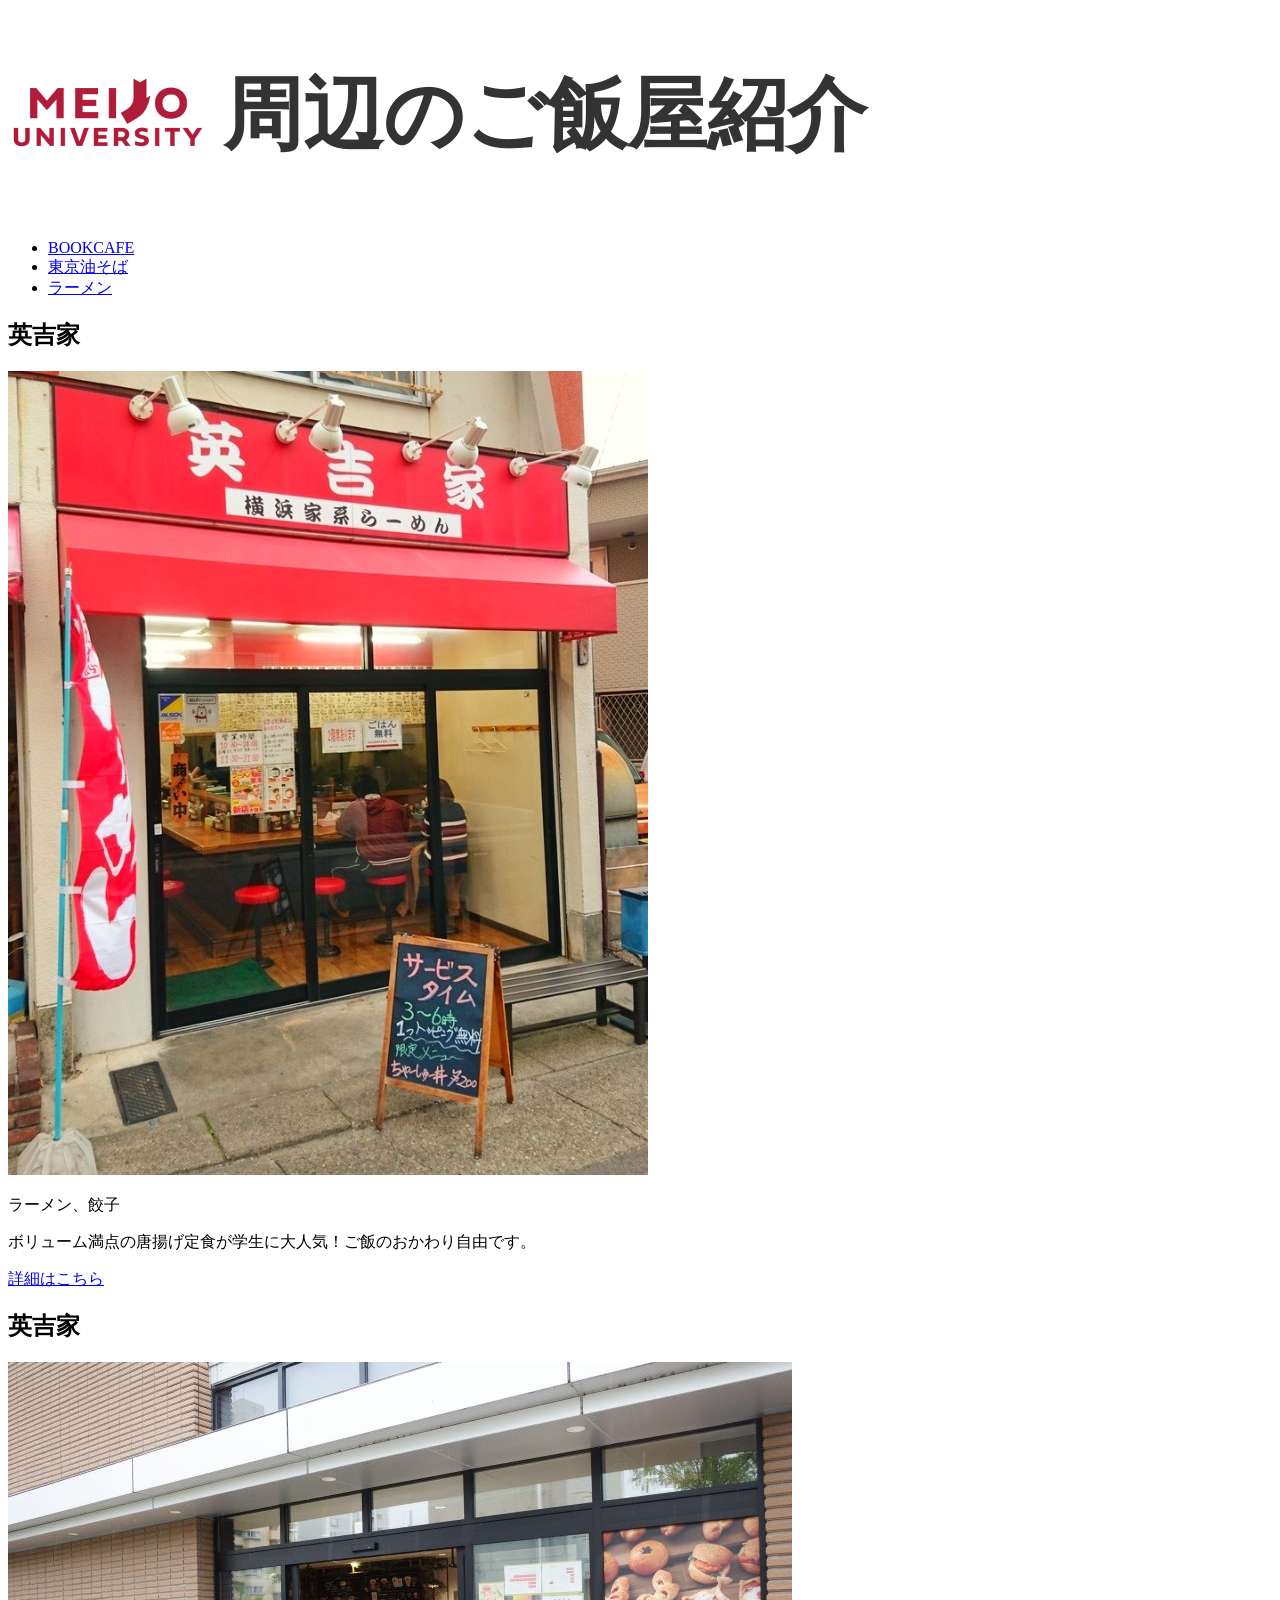
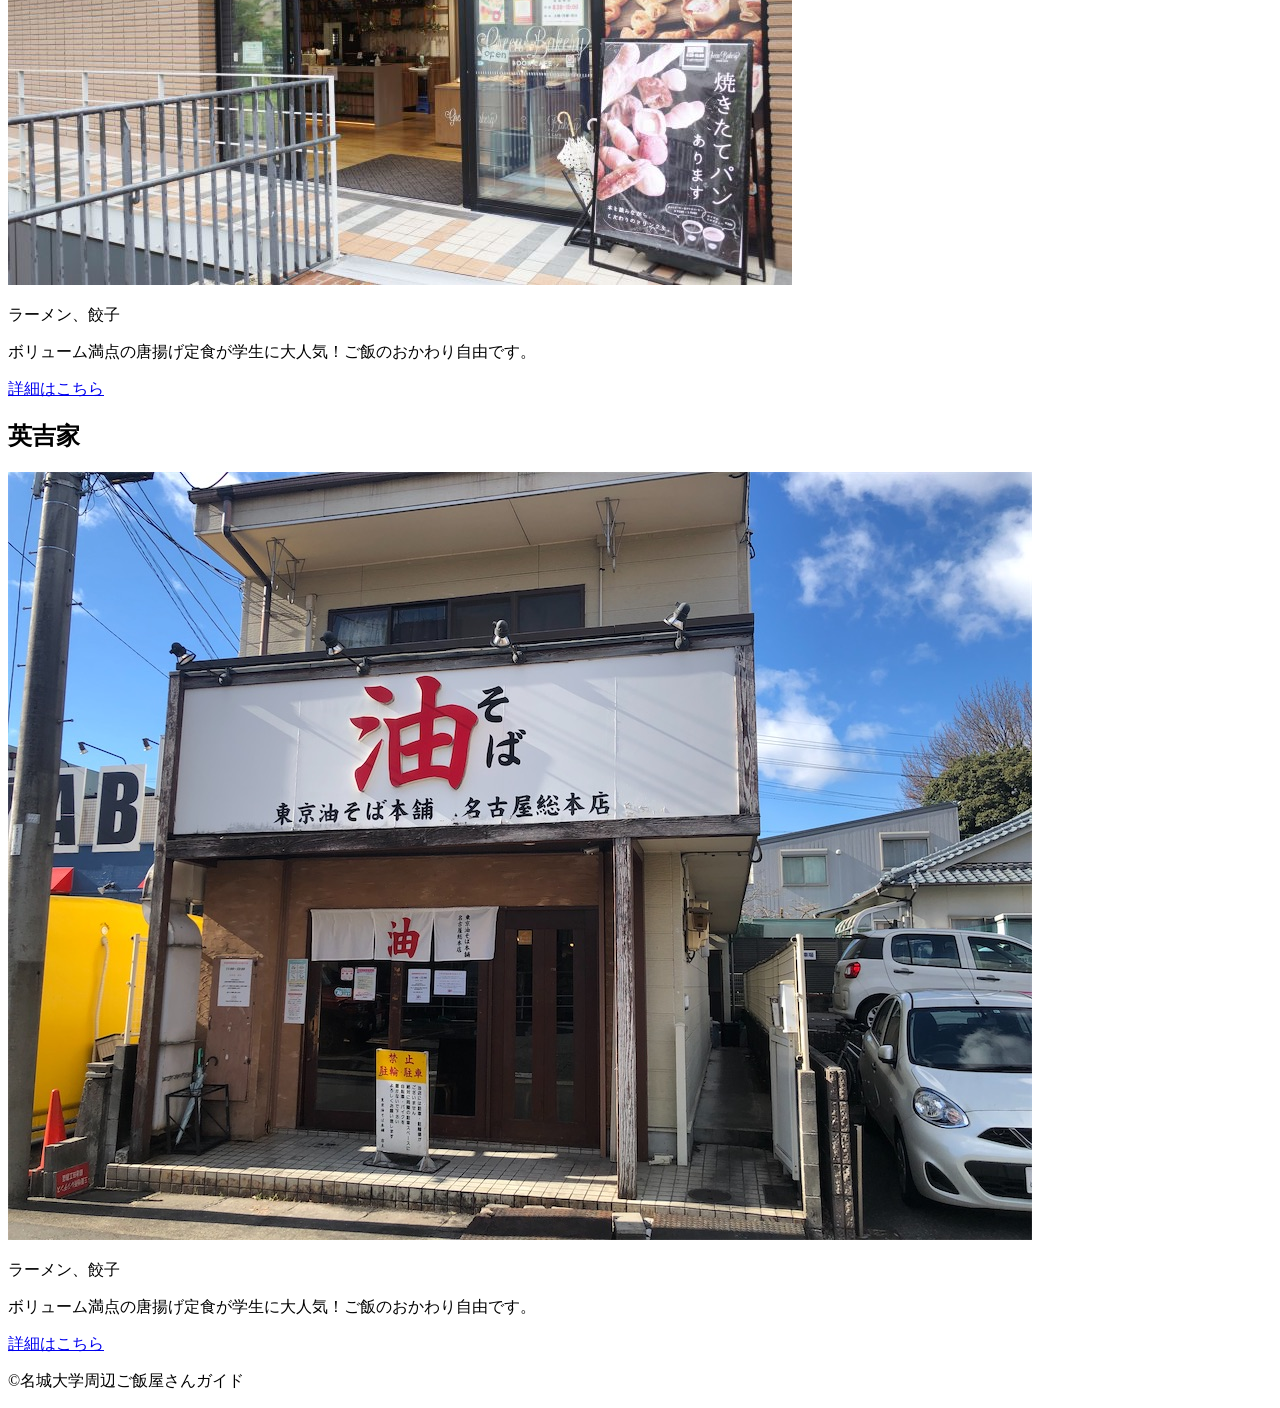
==== index.html @ 8a0c86b9 "写真の追加" ====
<!DOCTYPE html>
<html lang="ja">
<head>
    <meta charset="UTF-8">
    <meta name="viewport" content="width=device-width, initial-scale=1.0">
    <title>周辺のご飯屋紹介</title>
    <link rel="stylesheet" href="css/index.css">
</head>
<body>
    <header class="header">
            <div class="header-inner">
                <a class="header-logo" href="index.html">
                    <img src="images/common/名城.jpg" alt="ロゴ">
                    <h1>周辺のご飯屋紹介</h1>
                    <ul>
                        <li><a href="cafe.html">BOOKCAFE</a></li>
                        <li><a href="gyudon.html">東京油そば</a></li>
                        <li><a href="ramen.html">ラーメン</a></li>
                    </ul>
                </a>
            </div>
        </header>
    <section class="restaurant-list">
                <article class="card">
                    <div class="card-content">
                        <h2>英吉家</h2>
                        <img src="images/common/英吉屋外観.jpg" alt="ロゴ">
                        <p class="category">ラーメン、餃子</p>
                        <p class="description">ボリューム満点の唐揚げ定食が学生に大人気！ご飯のおかわり自由です。</p>
                        <a href="Hideyoshiya.html" class="btn">詳細はこちら</a>
                    </div>
                </article>

                <article class="card">
                    <div class="card-content">
                        <h2>英吉家</h2>
                        <img src="images/common/BOOKCAFE.jpg" alt="ロゴ">
                        <p class="category">ラーメン、餃子</p>
                        <p class="description">ボリューム満点の唐揚げ定食が学生に大人気！ご飯のおかわり自由です。</p>
                        <a href="Hideyoshiya.html" class="btn">詳細はこちら</a>
                    </div>
                </article>

                <article class="card">
                    <div class="card-content">
                        <h2>英吉家</h2>
                        <img src="images/common/東京油そば.jpg" alt="ロゴ">
                        <p class="category">ラーメン、餃子</p>
                        <p class="description">ボリューム満点の唐揚げ定食が学生に大人気！ご飯のおかわり自由です。</p>
                        <a href="Hideyoshiya.html" class="btn">詳細はこちら</a>
                    </div>
                </article>

    <footer>
        <p>&copy;名城大学周辺ご飯屋さんガイド</p>
    </footer>
</body>
</html>
---- css/index.css ----
.header-logo {
    display: flex;       /* 子要素（画像とh1）を横並びにする */
    align-items: center; /* 画像と文字の「上下中央」を揃える */
    gap: 15px;           /* 画像と文字の間のすき間（お好みで調整） */
    text-decoration: none; /* リンクの下線を消す */
    color: #333;         /* 文字の色（お好みで調整） */
}

.header-logo img {
    width: 200px;         /* 画像の横幅（お好みの大きさに変更してください） */
    height: auto;        /* 縦横比を崩さないように自動調整 */
    object-fit: cover;   /* 画像が歪まないように綺麗に収める設定 */
}

.header-logo h1 {
    font-size: 5rem;   /* 文字の大きさ（必要に応じて） */
}

.header-logo li {
    text-align: right;
}
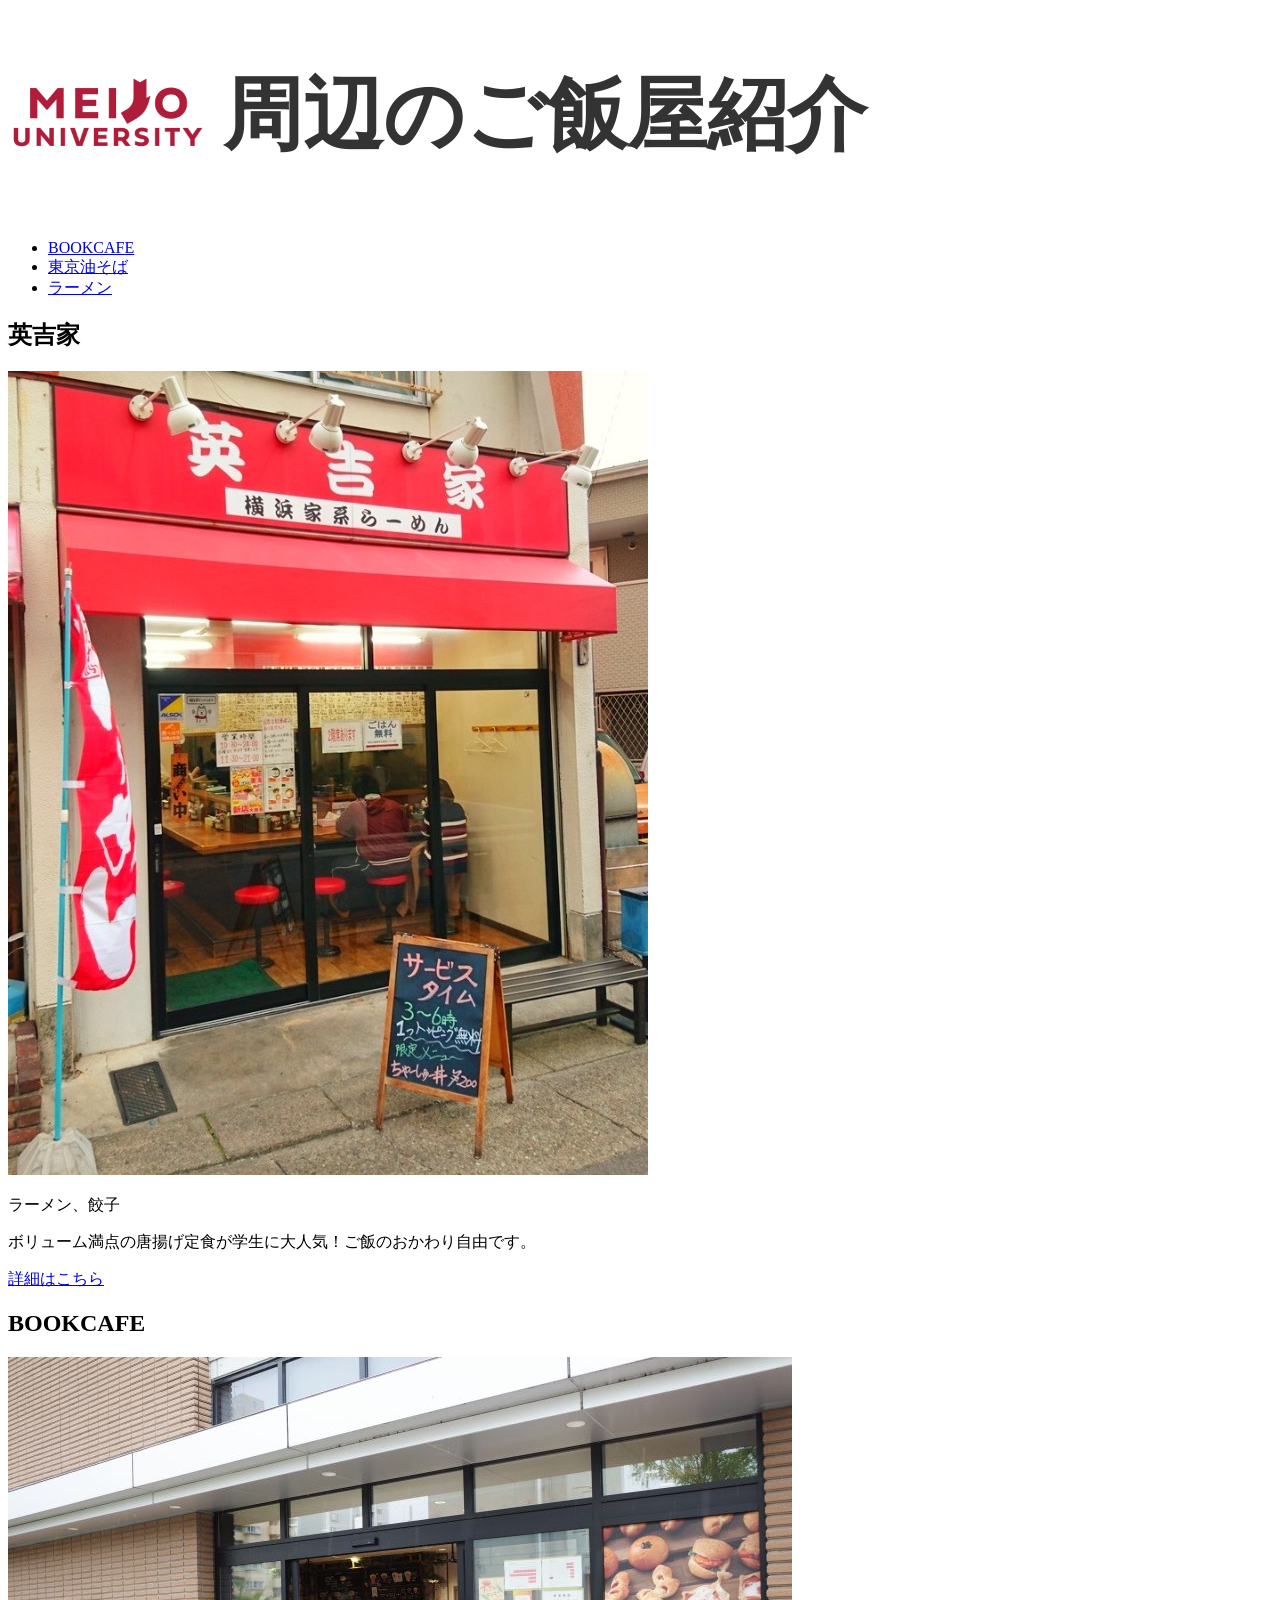
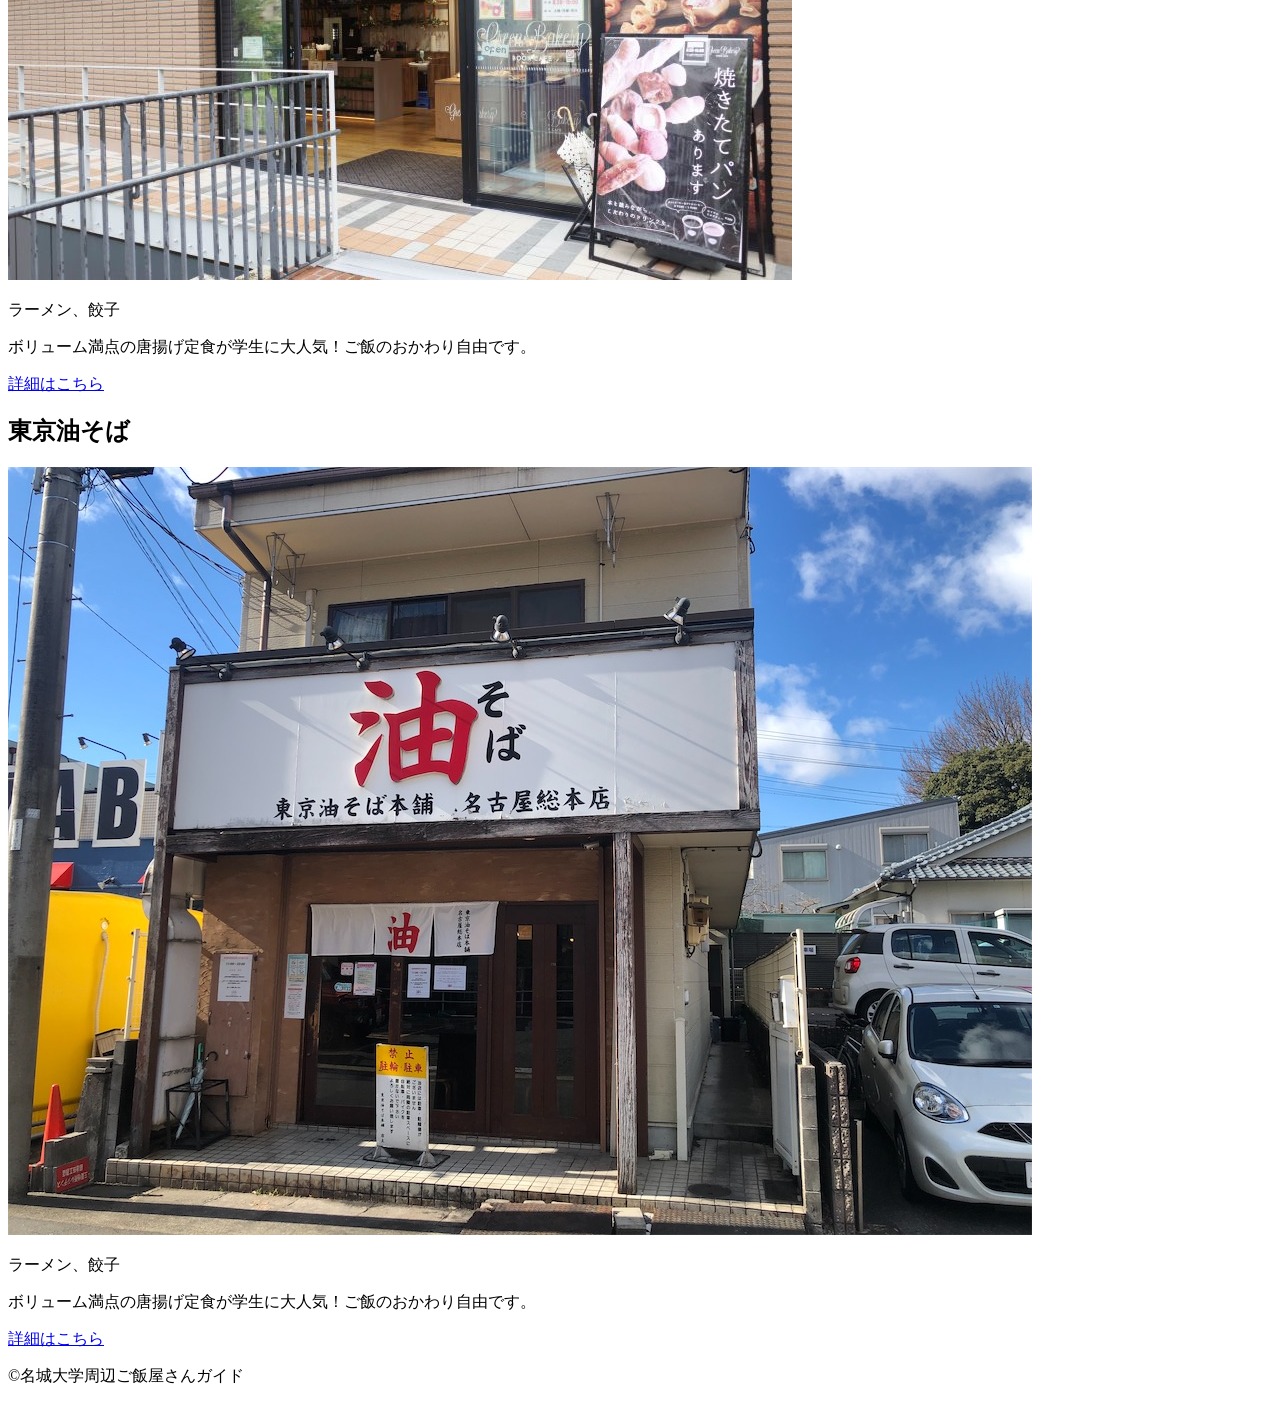
==== commit 457b1daa: "Update index.html" ====
--- a/index.html
+++ b/index.html
@@ -33,7 +33,7 @@
 
                 <article class="card">
                     <div class="card-content">
-                        <h2>英吉家</h2>
+                        <h2>BOOKCAFE</h2>
                         <img src="images/common/BOOKCAFE.jpg" alt="ロゴ">
                         <p class="category">ラーメン、餃子</p>
                         <p class="description">ボリューム満点の唐揚げ定食が学生に大人気！ご飯のおかわり自由です。</p>
@@ -43,7 +43,7 @@
 
                 <article class="card">
                     <div class="card-content">
-                        <h2>英吉家</h2>
+                        <h2>東京油そば</h2>
                         <img src="images/common/東京油そば.jpg" alt="ロゴ">
                         <p class="category">ラーメン、餃子</p>
                         <p class="description">ボリューム満点の唐揚げ定食が学生に大人気！ご飯のおかわり自由です。</p>
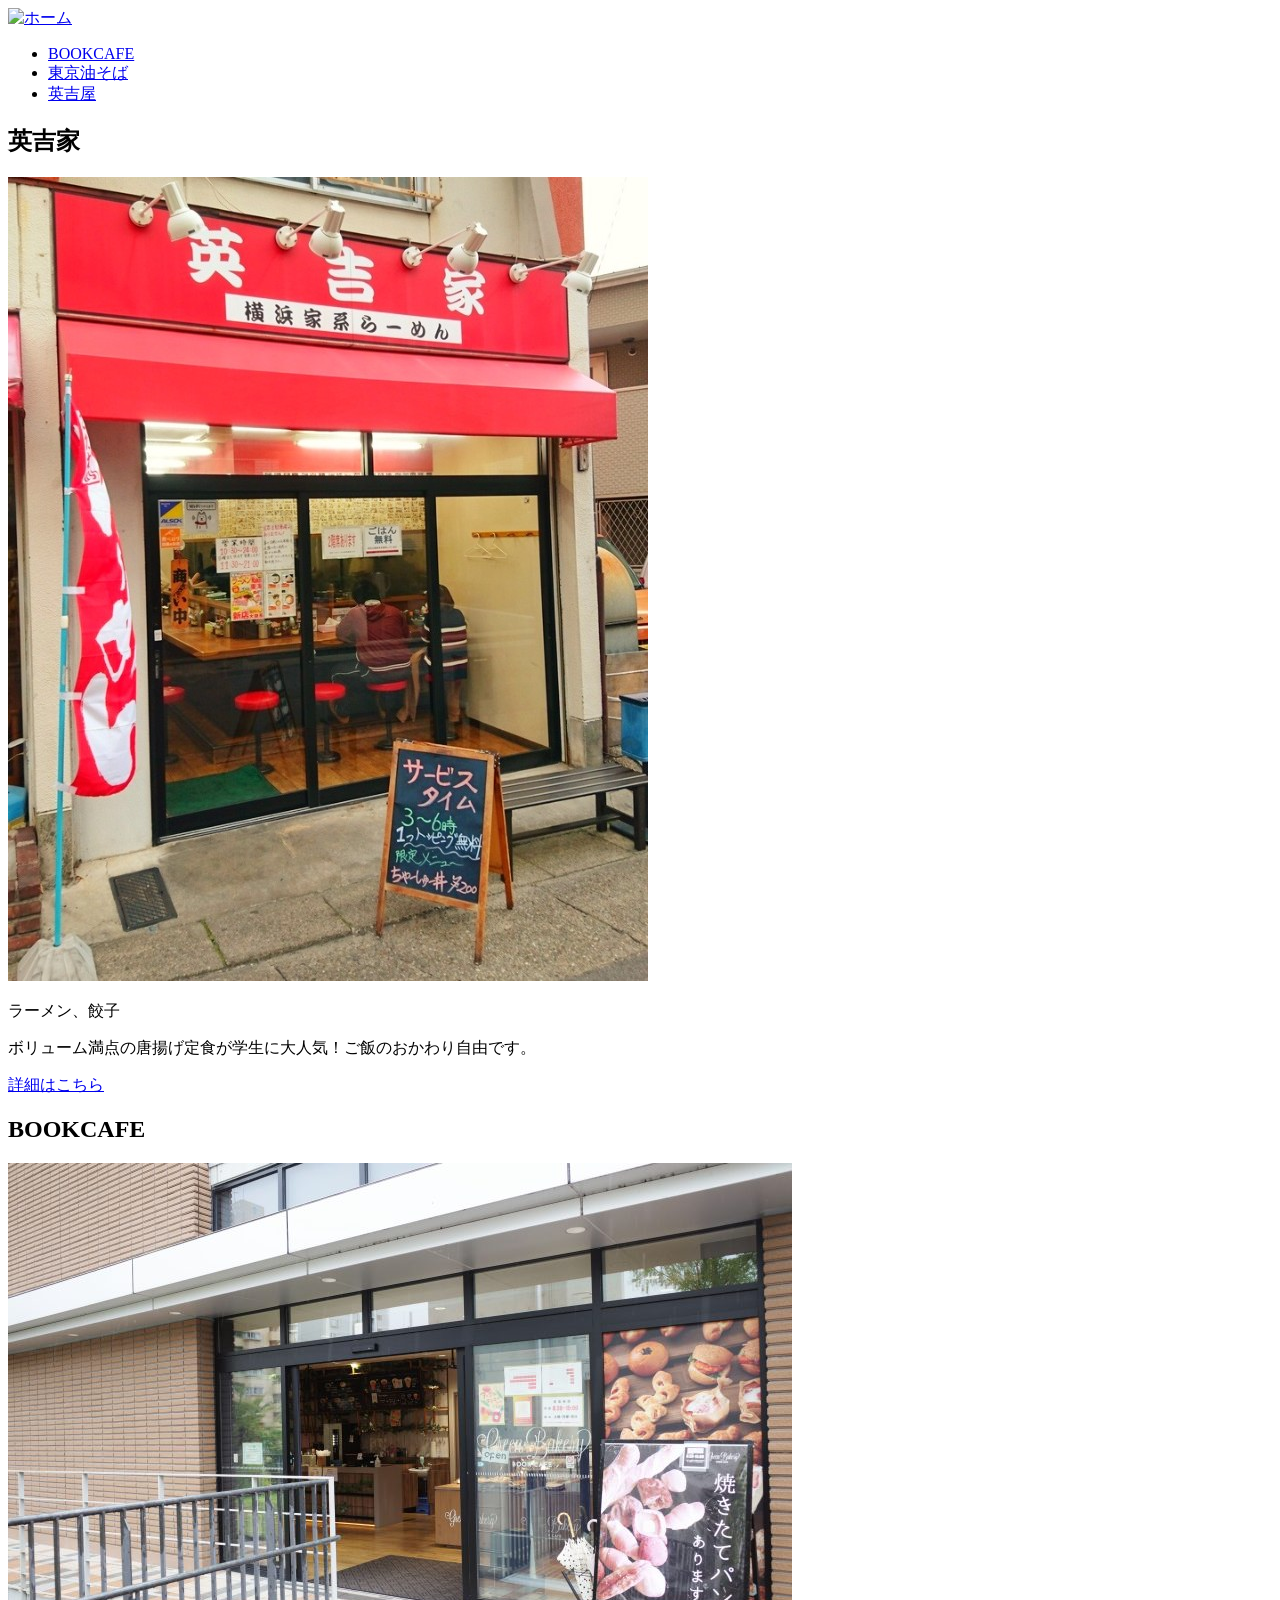
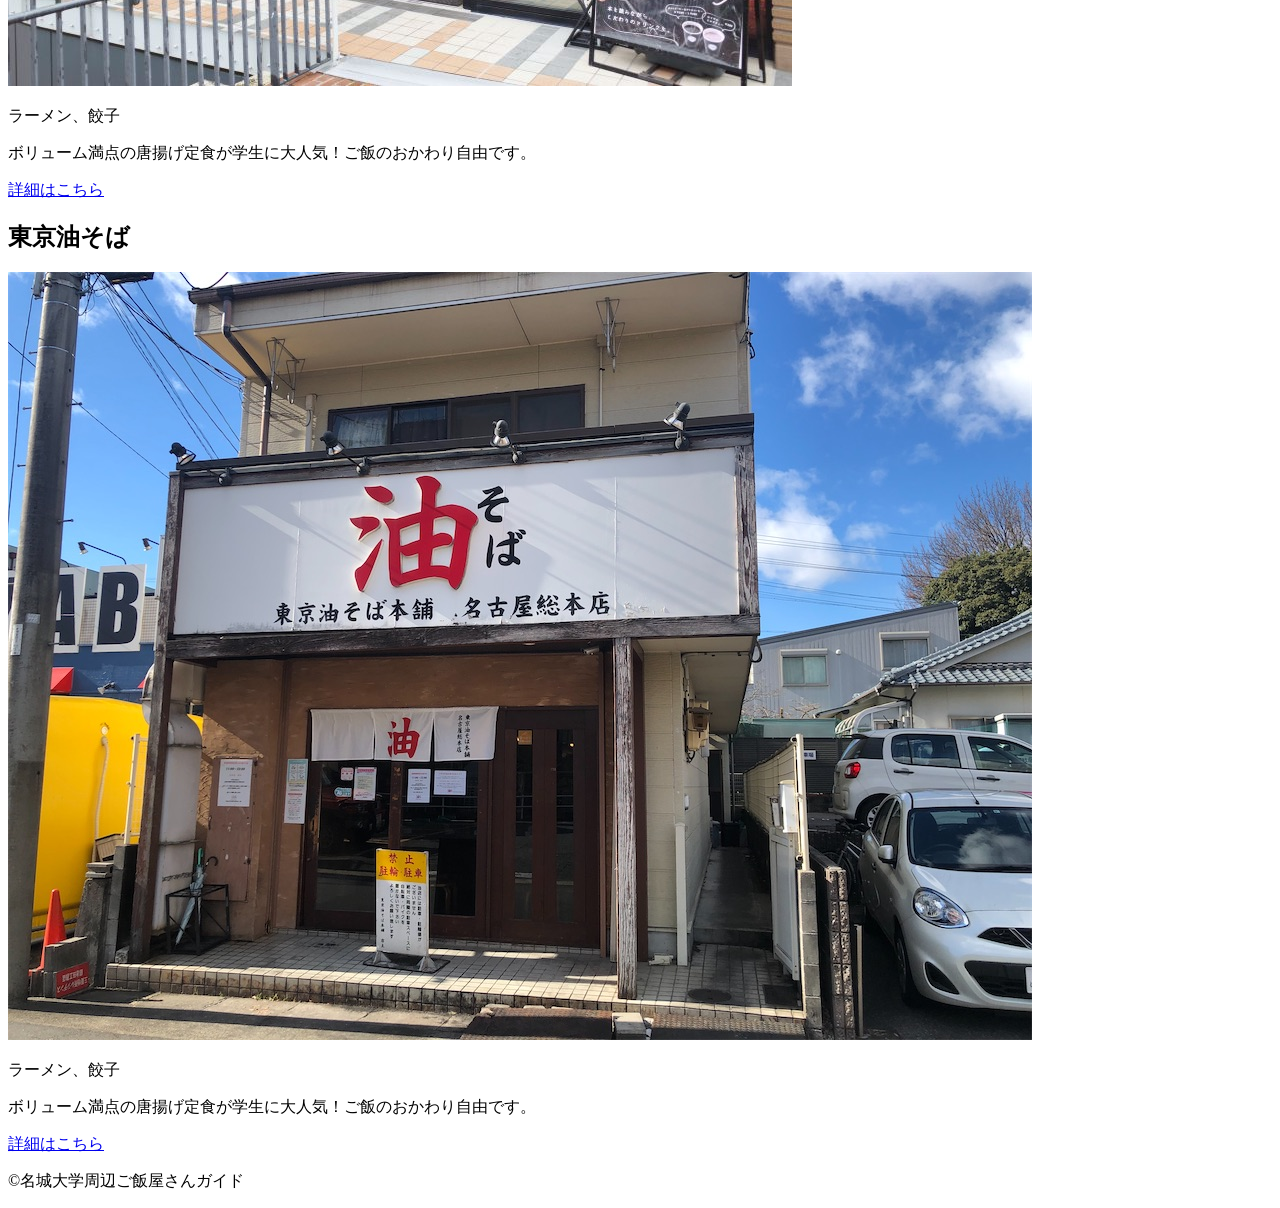
==== commit 78325be8: "Update index.html" ====
--- a/index.html
+++ b/index.html
@@ -8,17 +8,17 @@
 </head>
 <body>
     <header class="header">
-            <div class="header-inner">
-                <a class="header-logo" href="index.html">
-                    <img src="images/common/名城.jpg" alt="ロゴ">
-                    <h1>周辺のご飯屋紹介</h1>
-                    <ul>
-                        <li><a href="cafe.html">BOOKCAFE</a></li>
-                        <li><a href="gyudon.html">東京油そば</a></li>
-                        <li><a href="ramen.html">ラーメン</a></li>
-                    </ul>
-                </a>
-            </div>
+        <a href="index.html" class="logo">
+            <img src="images/home.png" alt="ホーム">
+        </a>
+
+        <nav>
+            <ul>
+                <li><a href="cafe.html">BOOKCAFE</a></li>
+                <li><a href="gyudon.html">東京油そば</a></li>
+                <li><a href="ramen.html">英吉屋</a></li>
+            </ul>
+        </nav>
         </header>
     <section class="restaurant-list">
                 <article class="card">
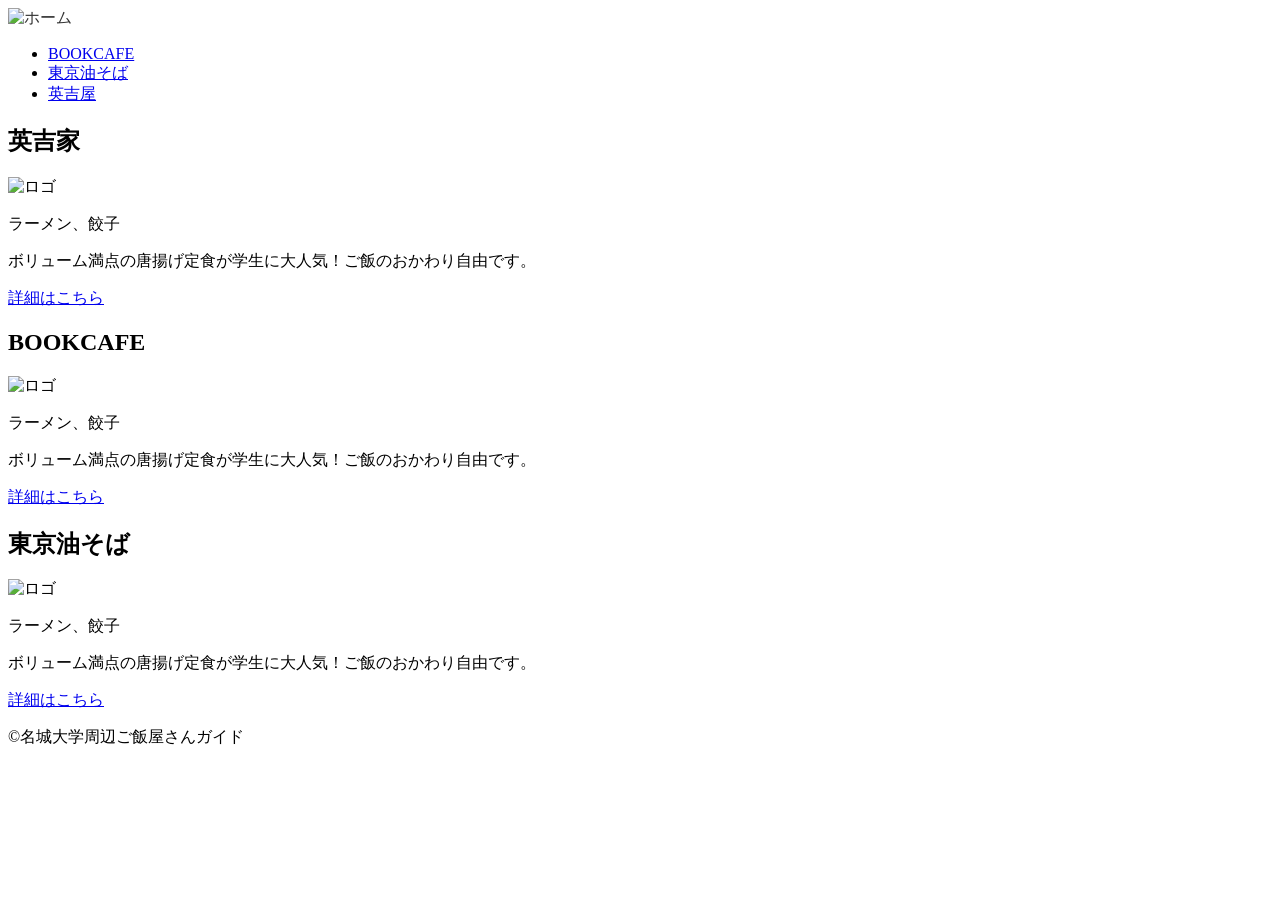
==== commit 8baa1ba2: "a" ====
--- a/index.html
+++ b/index.html
@@ -8,15 +8,14 @@
 </head>
 <body>
     <header class="header">
-        <a href="index.html" class="logo">
-            <img src="images/home.png" alt="ホーム">
+        <a href="index.html" class="header-logo">
+            <img src="images/名城.jpg" alt="ホーム">
         </a>
-
         <nav>
             <ul>
-                <li><a href="cafe.html">BOOKCAFE</a></li>
-                <li><a href="gyudon.html">東京油そば</a></li>
-                <li><a href="ramen.html">英吉屋</a></li>
+                <li><a href="Bookcafe.html">BOOKCAFE</a></li>
+                <li><a href="Tokyoaburasoba.html">東京油そば</a></li>
+                <li><a href="Hideyoshiya.html">英吉屋</a></li>
             </ul>
         </nav>
         </header>
@@ -24,7 +23,7 @@
                 <article class="card">
                     <div class="card-content">
                         <h2>英吉家</h2>
-                        <img src="images/common/英吉屋外観.jpg" alt="ロゴ">
+                        <img src="images/英吉屋外観.jpg" alt="ロゴ">
                         <p class="category">ラーメン、餃子</p>
                         <p class="description">ボリューム満点の唐揚げ定食が学生に大人気！ご飯のおかわり自由です。</p>
                         <a href="Hideyoshiya.html" class="btn">詳細はこちら</a>
@@ -34,7 +33,7 @@
                 <article class="card">
                     <div class="card-content">
                         <h2>BOOKCAFE</h2>
-                        <img src="images/common/BOOKCAFE.jpg" alt="ロゴ">
+                        <img src="images/BOOKCAFE.jpg" alt="ロゴ">
                         <p class="category">ラーメン、餃子</p>
                         <p class="description">ボリューム満点の唐揚げ定食が学生に大人気！ご飯のおかわり自由です。</p>
                         <a href="Hideyoshiya.html" class="btn">詳細はこちら</a>
@@ -44,7 +43,7 @@
                 <article class="card">
                     <div class="card-content">
                         <h2>東京油そば</h2>
-                        <img src="images/common/東京油そば.jpg" alt="ロゴ">
+                        <img src="images/東京油そば.jpg" alt="ロゴ">
                         <p class="category">ラーメン、餃子</p>
                         <p class="description">ボリューム満点の唐揚げ定食が学生に大人気！ご飯のおかわり自由です。</p>
                         <a href="Hideyoshiya.html" class="btn">詳細はこちら</a>
--- a/css/index.css
+++ b/css/index.css
@@ -7,7 +7,7 @@
 }
 
 .header-logo img {
-    width: 200px;         /* 画像の横幅（お好みの大きさに変更してください） */
+    width: 100px;         /* 画像の横幅（お好みの大きさに変更してください） */
     height: auto;        /* 縦横比を崩さないように自動調整 */
     object-fit: cover;   /* 画像が歪まないように綺麗に収める設定 */
 }
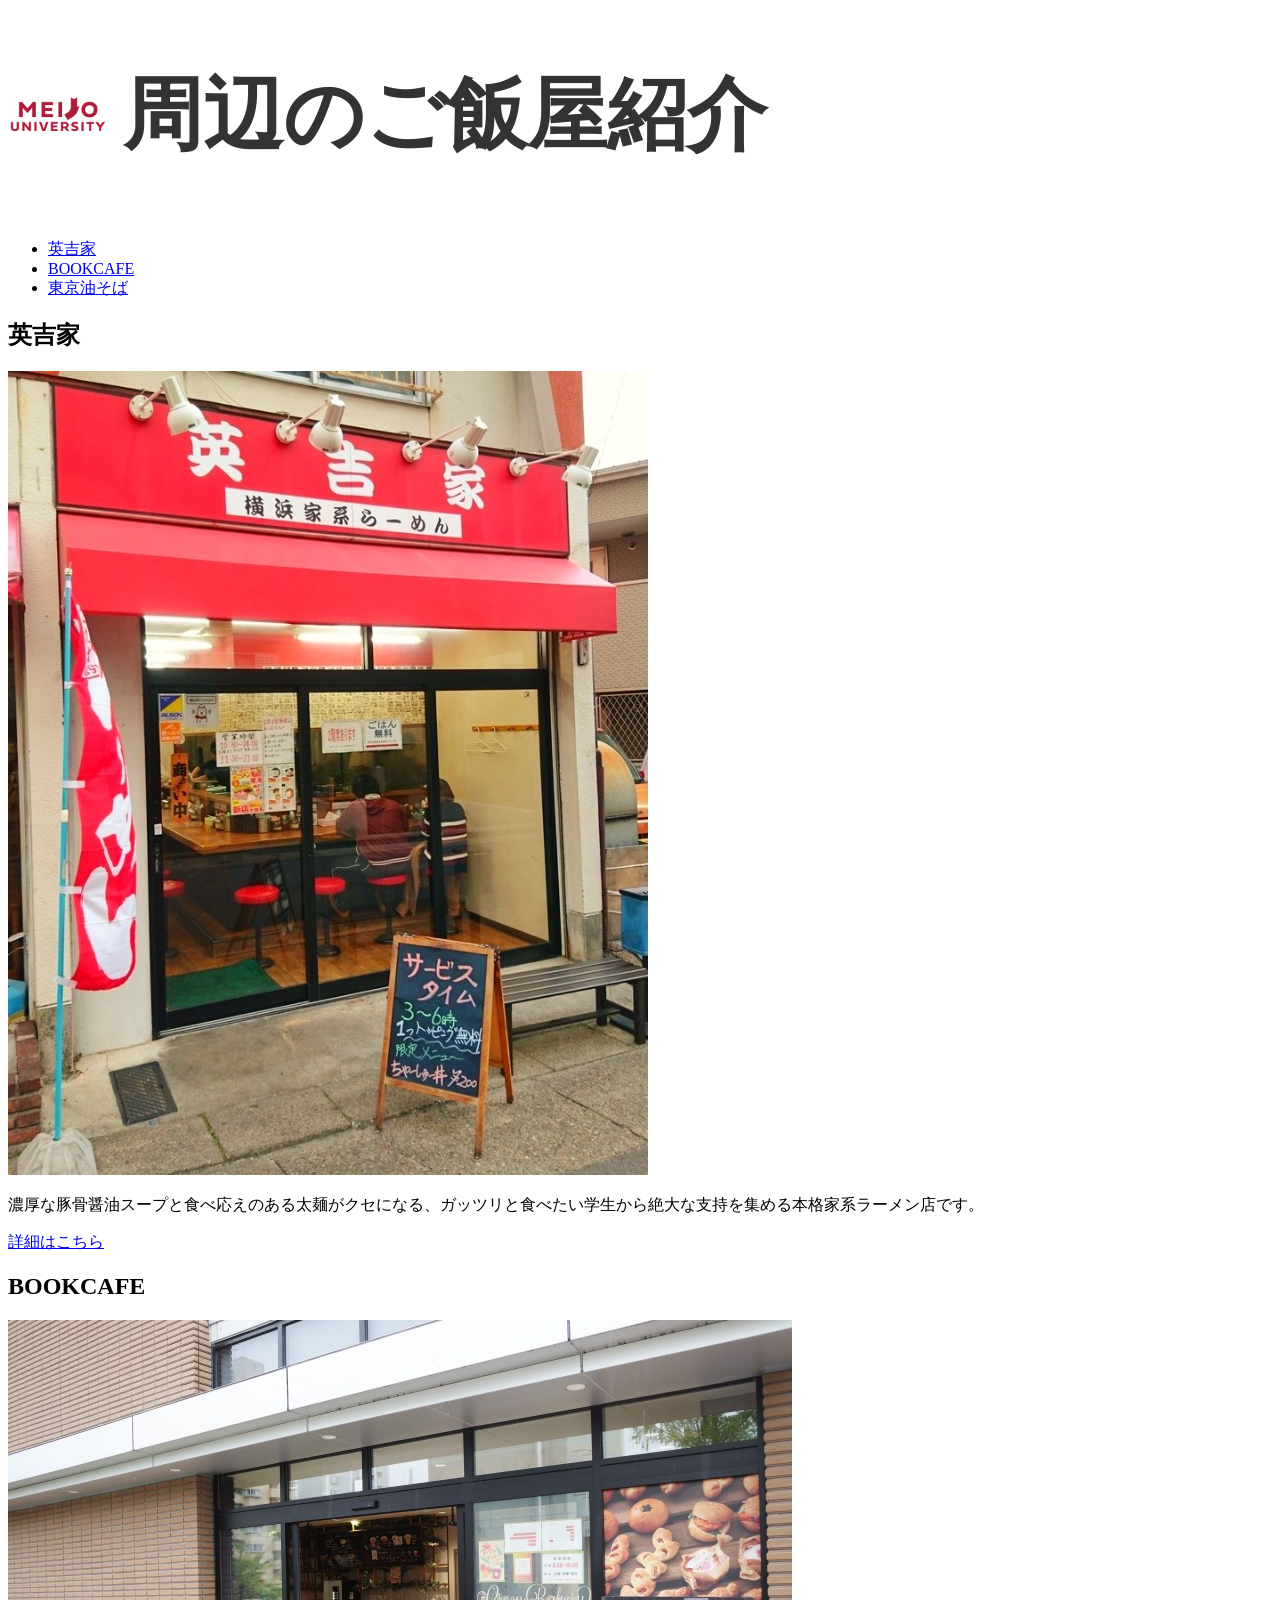
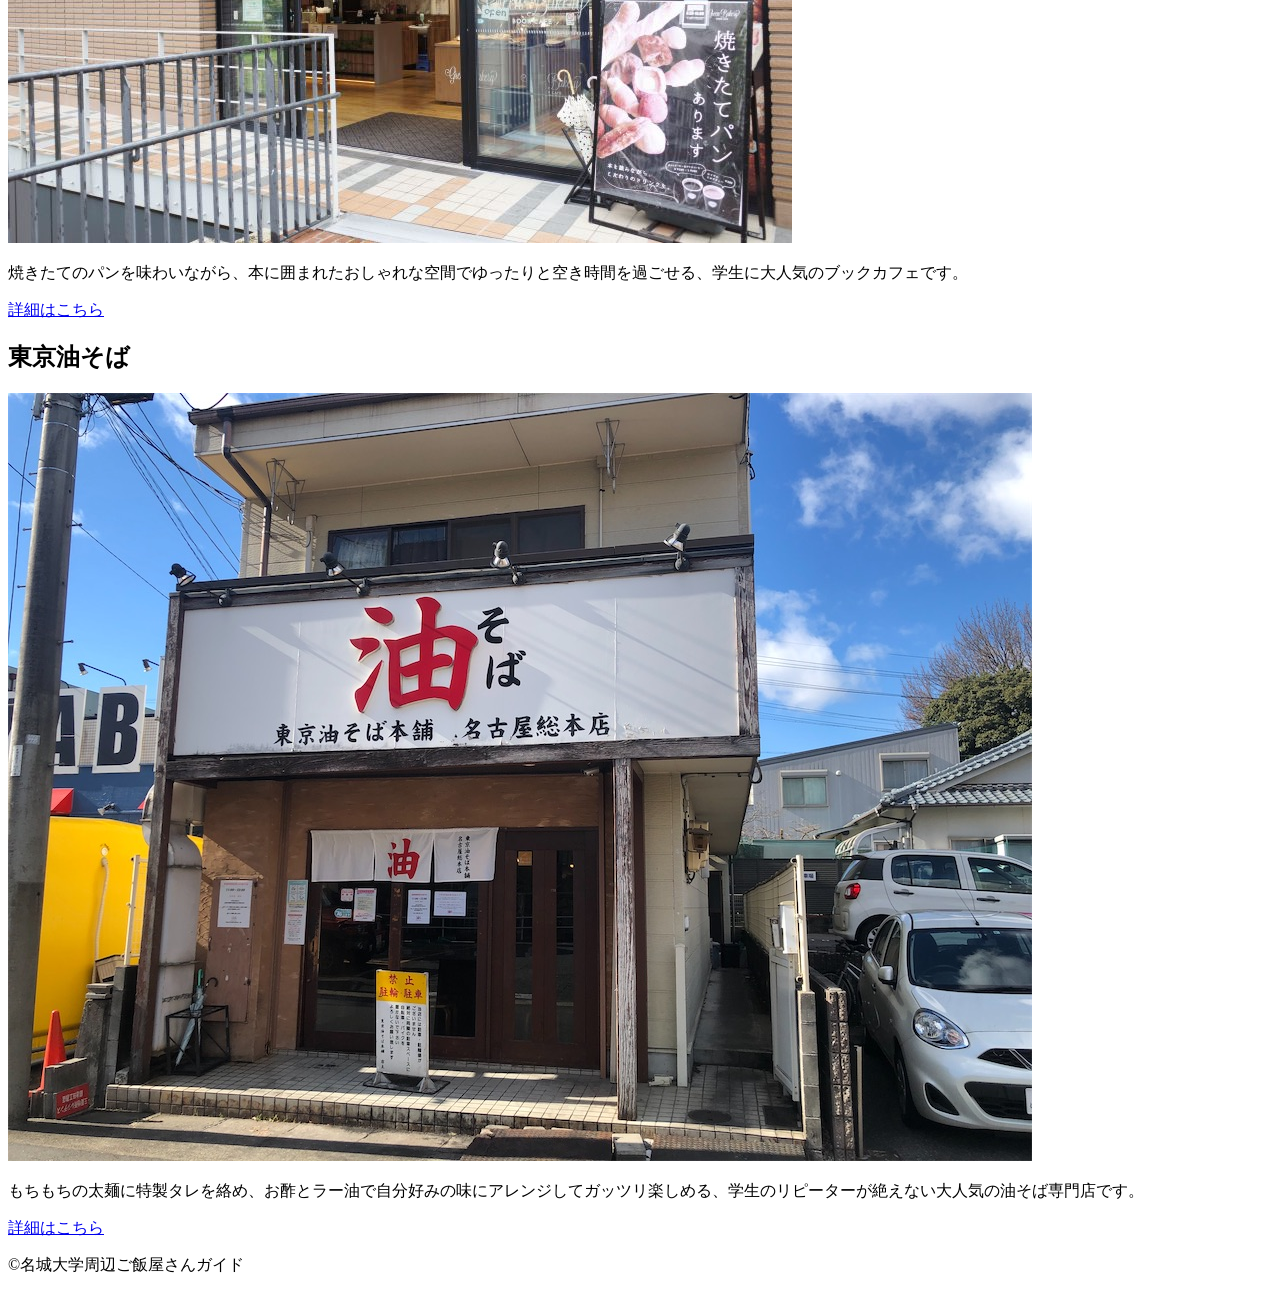
==== commit 032599c1: "色々" ====
--- a/index.html
+++ b/index.html
@@ -8,24 +8,24 @@
 </head>
 <body>
     <header class="header">
-        <a href="index.html" class="header-logo">
-            <img src="images/名城.jpg" alt="ホーム">
-        </a>
-        <nav>
-            <ul>
-                <li><a href="Bookcafe.html">BOOKCAFE</a></li>
-                <li><a href="Tokyoaburasoba.html">東京油そば</a></li>
-                <li><a href="Hideyoshiya.html">英吉屋</a></li>
-            </ul>
-        </nav>
+            <div class="header-inner">
+                <a class="header-logo" href="index.html">
+                    <img src="images/名城.jpg" alt="ロゴ">
+                    <h1>周辺のご飯屋紹介</h1>
+                    <ul>
+                        <li><a href="Hideyoshiya.html">英吉家</a></li>
+                        <li><a href="bookcafe.html">BOOKCAFE</a></li>
+                        <li><a href="Tokyoaburasoba.html">東京油そば</a></li>
+                    </ul>
+                </a>
+            </div>
         </header>
     <section class="restaurant-list">
                 <article class="card">
                     <div class="card-content">
                         <h2>英吉家</h2>
                         <img src="images/英吉屋外観.jpg" alt="ロゴ">
-                        <p class="category">ラーメン、餃子</p>
-                        <p class="description">ボリューム満点の唐揚げ定食が学生に大人気！ご飯のおかわり自由です。</p>
+                        <p class="description">濃厚な豚骨醤油スープと食べ応えのある太麺がクセになる、ガッツリと食べたい学生から絶大な支持を集める本格家系ラーメン店です。</p>
                         <a href="Hideyoshiya.html" class="btn">詳細はこちら</a>
                     </div>
                 </article>
@@ -34,8 +34,7 @@
                     <div class="card-content">
                         <h2>BOOKCAFE</h2>
                         <img src="images/BOOKCAFE.jpg" alt="ロゴ">
-                        <p class="category">ラーメン、餃子</p>
-                        <p class="description">ボリューム満点の唐揚げ定食が学生に大人気！ご飯のおかわり自由です。</p>
+                        <p class="description">焼きたてのパンを味わいながら、本に囲まれたおしゃれな空間でゆったりと空き時間を過ごせる、学生に大人気のブックカフェです。</p>
                         <a href="Hideyoshiya.html" class="btn">詳細はこちら</a>
                     </div>
                 </article>
@@ -44,8 +43,7 @@
                     <div class="card-content">
                         <h2>東京油そば</h2>
                         <img src="images/東京油そば.jpg" alt="ロゴ">
-                        <p class="category">ラーメン、餃子</p>
-                        <p class="description">ボリューム満点の唐揚げ定食が学生に大人気！ご飯のおかわり自由です。</p>
+                        <p class="description">もちもちの太麺に特製タレを絡め、お酢とラー油で自分好みの味にアレンジしてガッツリ楽しめる、学生のリピーターが絶えない大人気の油そば専門店です。</p>
                         <a href="Hideyoshiya.html" class="btn">詳細はこちら</a>
                     </div>
                 </article>
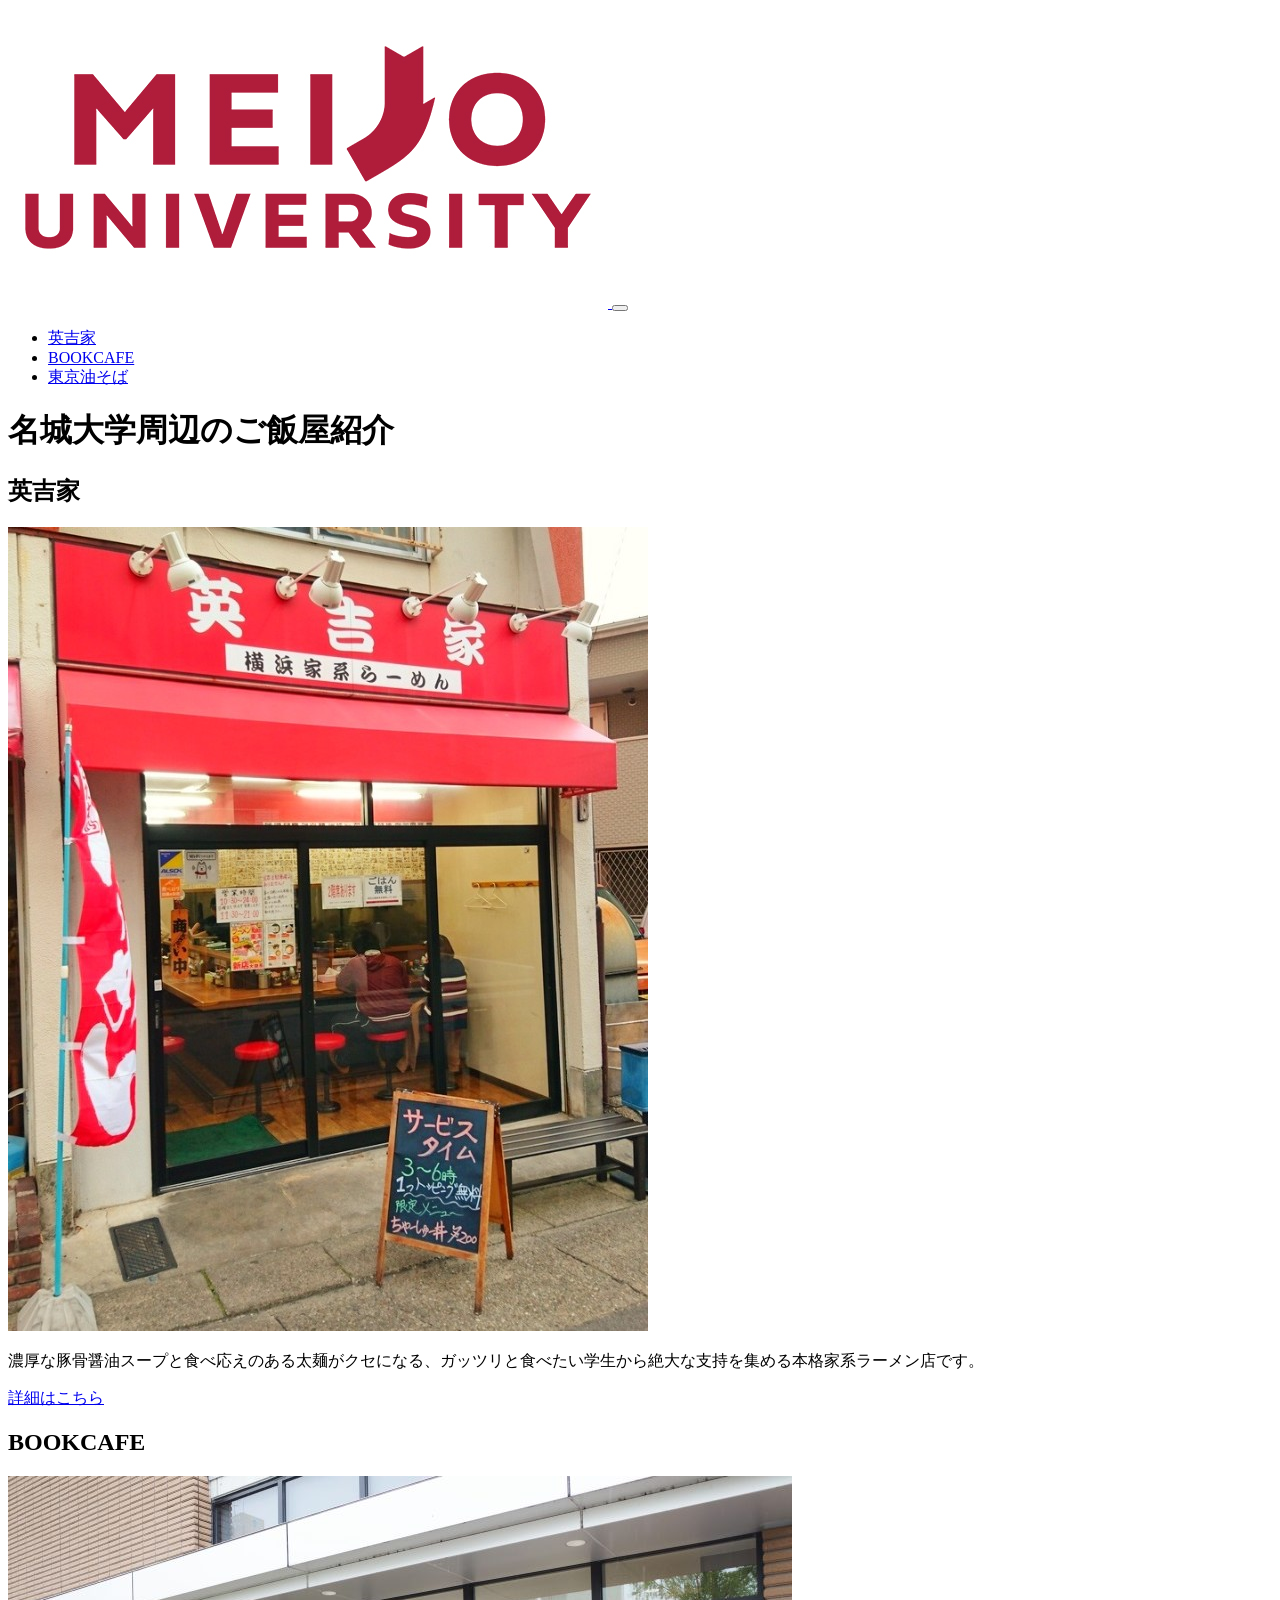
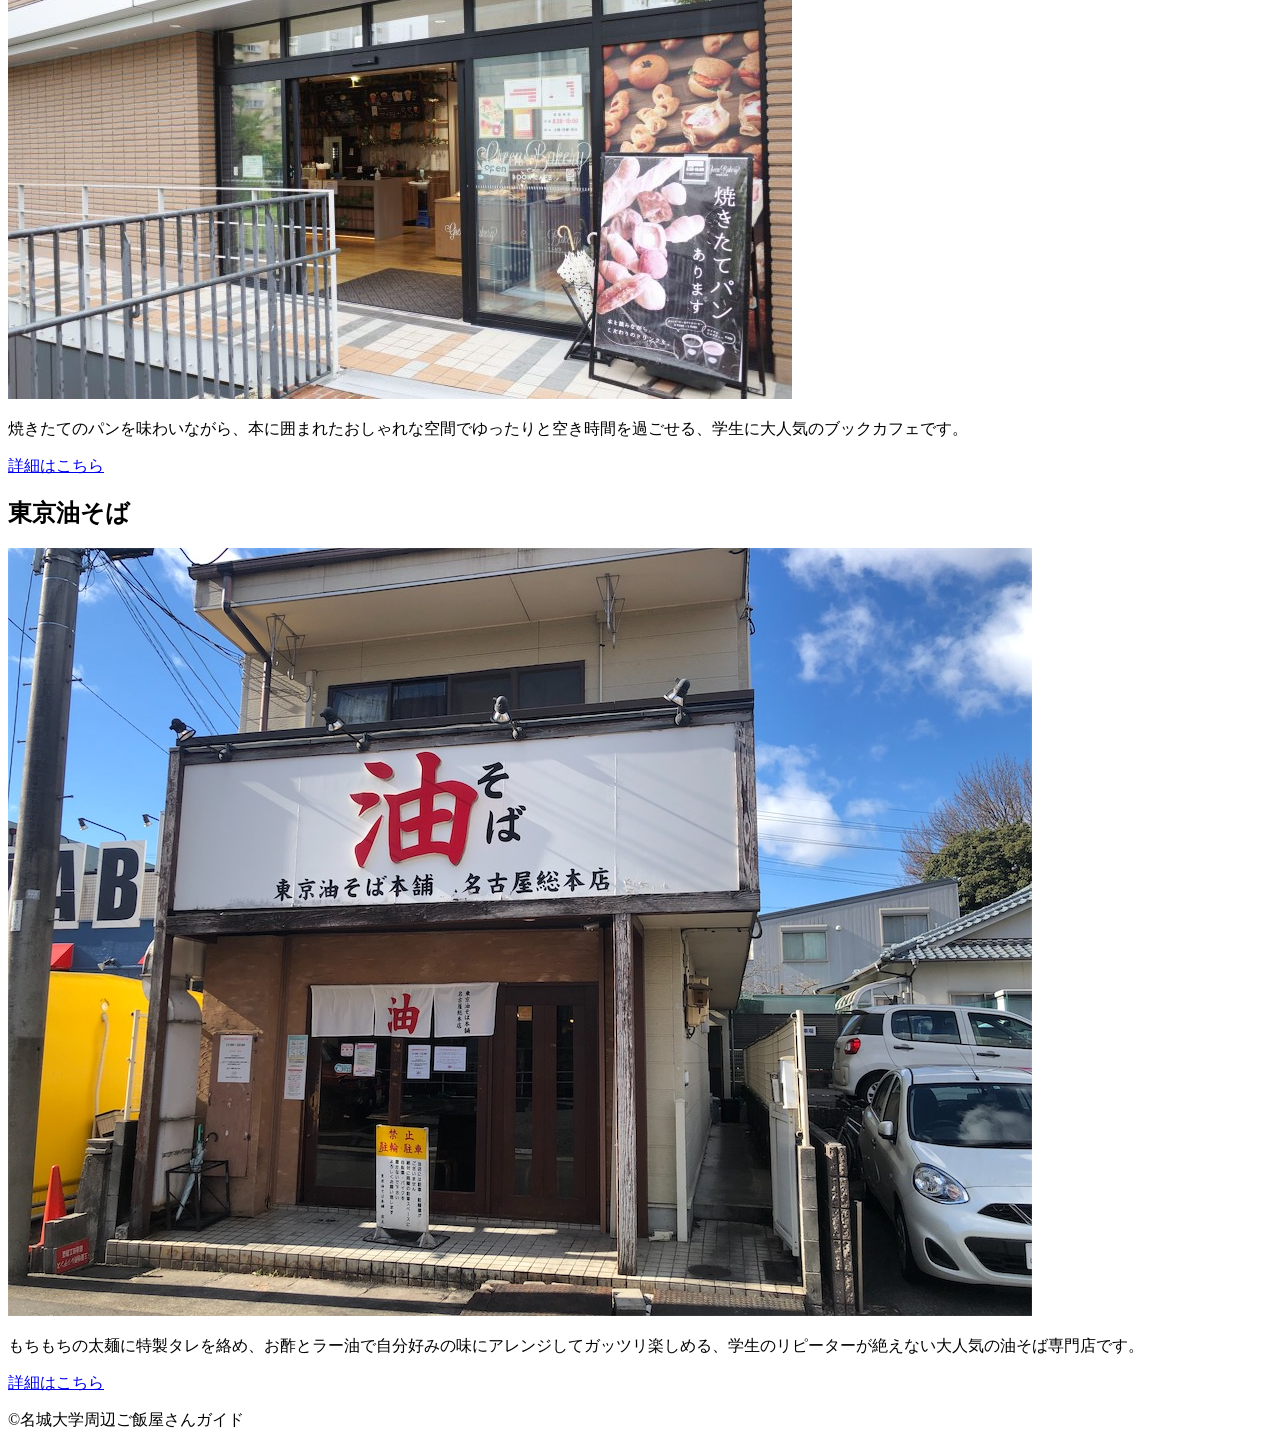
==== commit 80d49e81: "あ" ====
--- a/index.html
+++ b/index.html
@@ -10,16 +10,20 @@
     <header class="header">
             <div class="header-inner">
                 <a class="header-logo" href="index.html">
-                    <img src="images/名城.jpg" alt="ロゴ">
-                    <h1>周辺のご飯屋紹介</h1>
+                    <img src="images/名城.jpg" alt="logo">
+                </a>
+                <button class="toggle-menu-button"></button>
+                <nav class="site-menu">
                     <ul>
                         <li><a href="Hideyoshiya.html">英吉家</a></li>
                         <li><a href="bookcafe.html">BOOKCAFE</a></li>
                         <li><a href="Tokyoaburasoba.html">東京油そば</a></li>
                     </ul>
-                </a>
+                </nav>
             </div>
         </header>
+
+        <h1>名城大学周辺のご飯屋紹介</h1>
     <section class="restaurant-list">
                 <article class="card">
                     <div class="card-content">
--- a/css/index.css
+++ b/css/index.css
@@ -1,21 +1,4 @@
-.header-logo {
-    display: flex;       /* 子要素（画像とh1）を横並びにする */
-    align-items: center; /* 画像と文字の「上下中央」を揃える */
-    gap: 15px;           /* 画像と文字の間のすき間（お好みで調整） */
-    text-decoration: none; /* リンクの下線を消す */
-    color: #333;         /* 文字の色（お好みで調整） */
-}
-
-.header-logo img {
-    width: 100px;         /* 画像の横幅（お好みの大きさに変更してください） */
-    height: auto;        /* 縦横比を崩さないように自動調整 */
-    object-fit: cover;   /* 画像が歪まないように綺麗に収める設定 */
-}
-
 .header-logo h1 {
-    font-size: 5rem;   /* 文字の大きさ（必要に応じて） */
-}
-
-.header-logo li {
-    text-align: right;
+    font-size: 5rem;       /* 数値を大きくするほど文字が大きくなります */
+    text-align: center;    /* 文字を中央に配置 */
 }
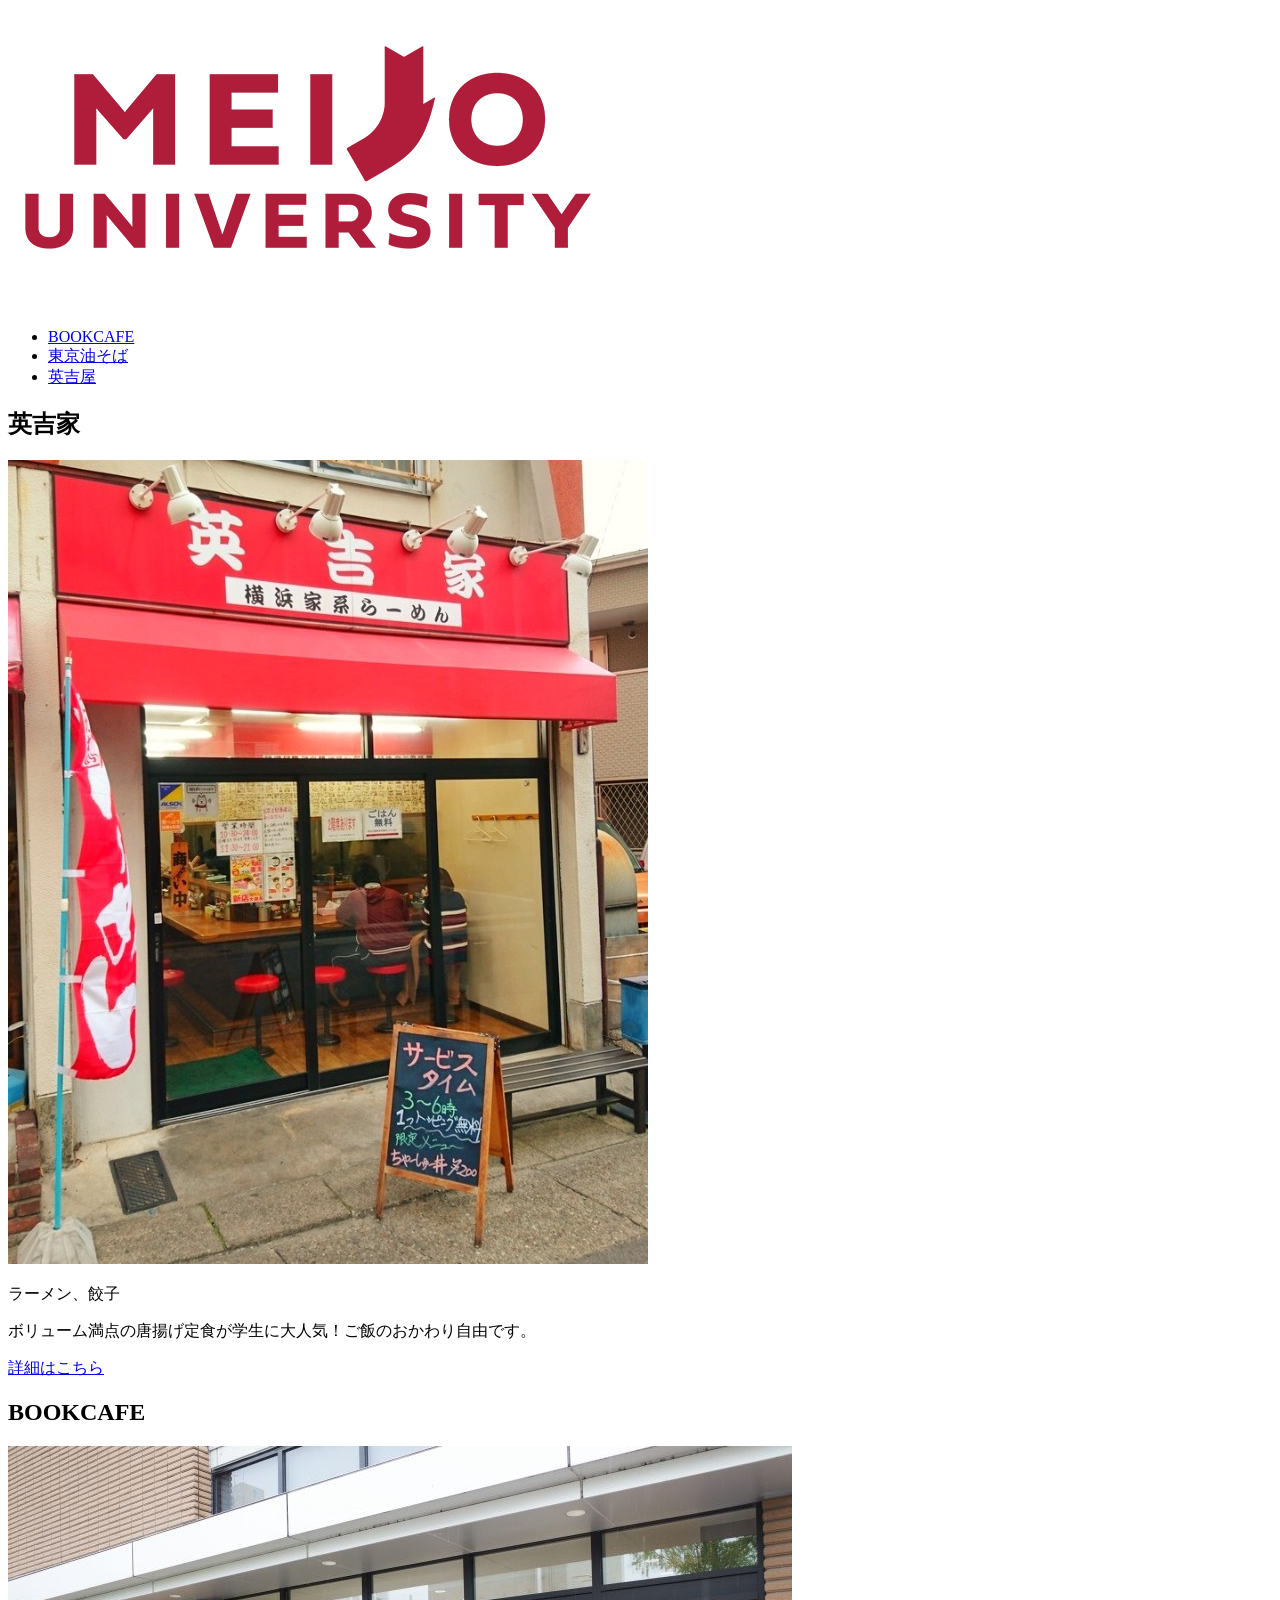
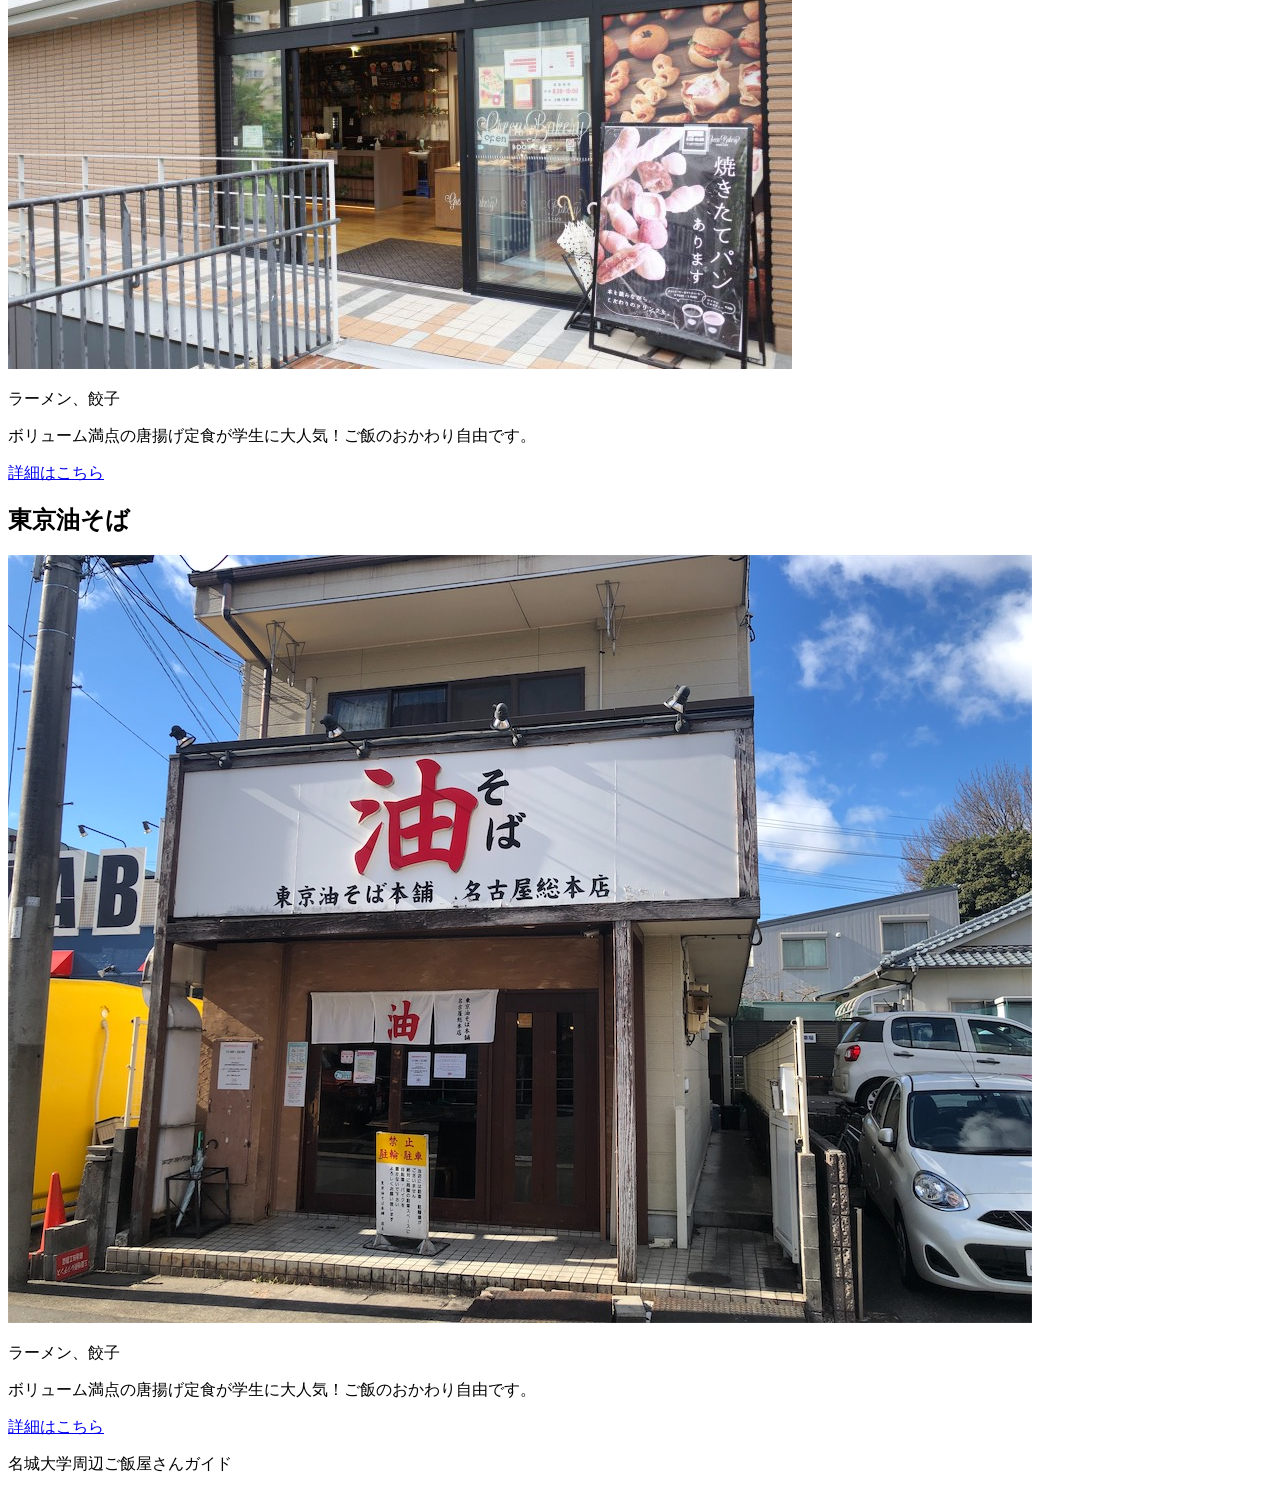
==== commit 841ce0f5: "cっs" ====
--- a/index.html
+++ b/index.html
@@ -8,28 +8,25 @@
 </head>
 <body>
     <header class="header">
-            <div class="header-inner">
-                <a class="header-logo" href="index.html">
-                    <img src="images/名城.jpg" alt="logo">
-                </a>
-                <button class="toggle-menu-button"></button>
-                <nav class="site-menu">
-                    <ul>
-                        <li><a href="Hideyoshiya.html">英吉家</a></li>
-                        <li><a href="bookcafe.html">BOOKCAFE</a></li>
-                        <li><a href="Tokyoaburasoba.html">東京油そば</a></li>
-                    </ul>
-                </nav>
-            </div>
+        <a href="index.html" class="header-logo">
+            <img src="images/名城.jpg" alt="ホーム">
+        </a>
+        <nav>
+            <ul>
+                <li><a href="Bookcafe.html">BOOKCAFE</a></li>
+                <li><a href="Tokyoaburasoba.html">東京油そば</a></li>
+                <li><a href="Hideyoshiya.html">英吉屋</a></li>
+            </ul>
+        </nav>
         </header>
 
-        <h1>名城大学周辺のご飯屋紹介</h1>
     <section class="restaurant-list">
                 <article class="card">
                     <div class="card-content">
                         <h2>英吉家</h2>
                         <img src="images/英吉屋外観.jpg" alt="ロゴ">
-                        <p class="description">濃厚な豚骨醤油スープと食べ応えのある太麺がクセになる、ガッツリと食べたい学生から絶大な支持を集める本格家系ラーメン店です。</p>
+                        <p class="category">ラーメン、餃子</p>
+                        <p class="description">ボリューム満点の唐揚げ定食が学生に大人気！ご飯のおかわり自由です。</p>
                         <a href="Hideyoshiya.html" class="btn">詳細はこちら</a>
                     </div>
                 </article>
@@ -38,7 +35,8 @@
                     <div class="card-content">
                         <h2>BOOKCAFE</h2>
                         <img src="images/BOOKCAFE.jpg" alt="ロゴ">
-                        <p class="description">焼きたてのパンを味わいながら、本に囲まれたおしゃれな空間でゆったりと空き時間を過ごせる、学生に大人気のブックカフェです。</p>
+                        <p class="category">ラーメン、餃子</p>
+                        <p class="description">ボリューム満点の唐揚げ定食が学生に大人気！ご飯のおかわり自由です。</p>
                         <a href="Hideyoshiya.html" class="btn">詳細はこちら</a>
                     </div>
                 </article>
@@ -47,13 +45,14 @@
                     <div class="card-content">
                         <h2>東京油そば</h2>
                         <img src="images/東京油そば.jpg" alt="ロゴ">
-                        <p class="description">もちもちの太麺に特製タレを絡め、お酢とラー油で自分好みの味にアレンジしてガッツリ楽しめる、学生のリピーターが絶えない大人気の油そば専門店です。</p>
+                        <p class="category">ラーメン、餃子</p>
+                        <p class="description">ボリューム満点の唐揚げ定食が学生に大人気！ご飯のおかわり自由です。</p>
                         <a href="Hideyoshiya.html" class="btn">詳細はこちら</a>
                     </div>
                 </article>
 
     <footer>
-        <p>&copy;名城大学周辺ご飯屋さんガイド</p>
+        <p>名城大学周辺ご飯屋さんガイド</p>
     </footer>
 </body>
 </html>
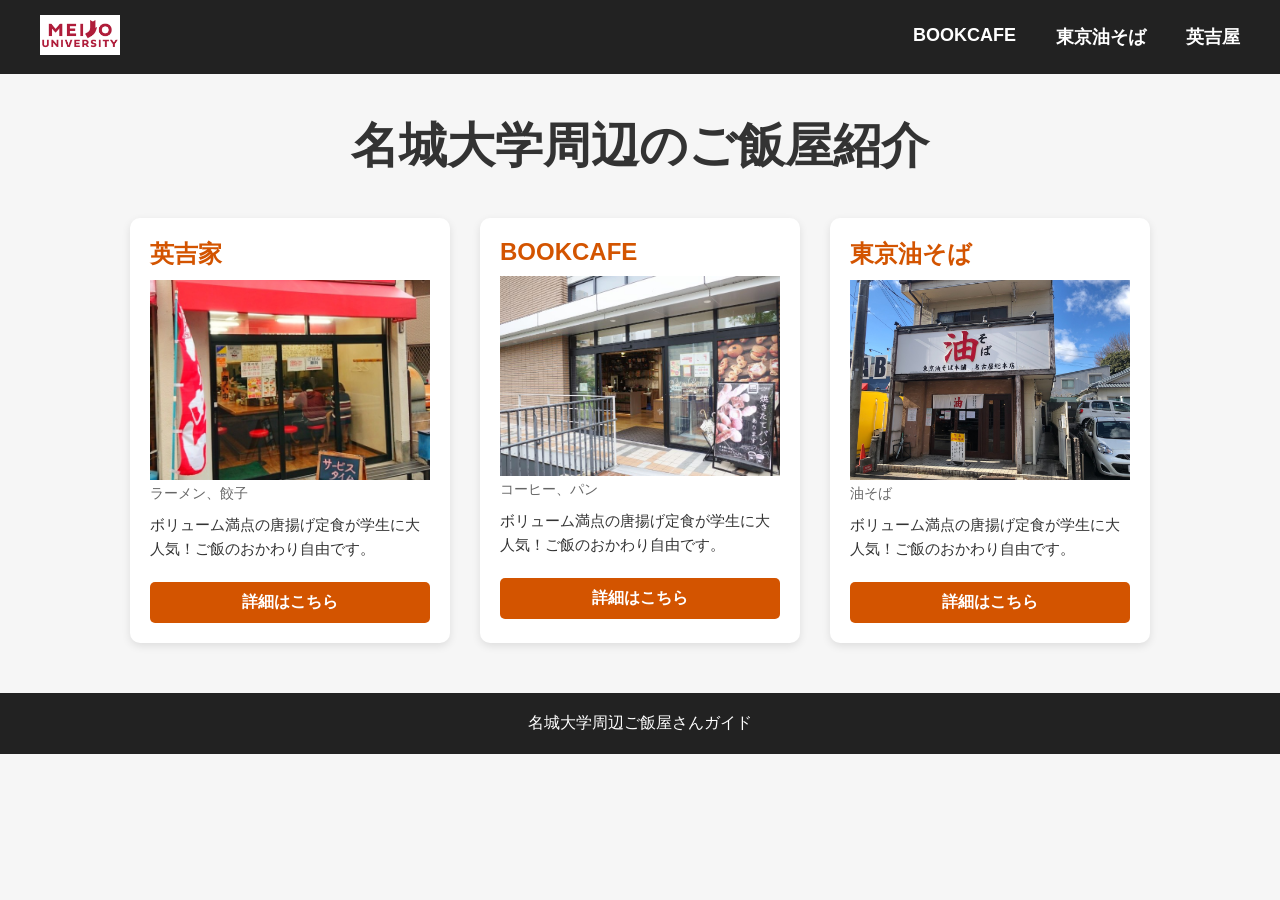
==== commit 6e3c36a1: "index.html完成" ====
--- a/index.html
+++ b/index.html
@@ -8,7 +8,7 @@
 </head>
 <body>
     <header class="header">
-        <a href="index.html" class="header-logo">
+        <a href="index.html" class="logo">
             <img src="images/名城.jpg" alt="ホーム">
         </a>
         <nav>
@@ -19,6 +19,8 @@
             </ul>
         </nav>
         </header>
+
+        <h1>名城大学周辺のご飯屋紹介</h1>
 
     <section class="restaurant-list">
                 <article class="card">
@@ -35,7 +37,7 @@
                     <div class="card-content">
                         <h2>BOOKCAFE</h2>
                         <img src="images/BOOKCAFE.jpg" alt="ロゴ">
-                        <p class="category">ラーメン、餃子</p>
+                        <p class="category">コーヒー、パン</p>
                         <p class="description">ボリューム満点の唐揚げ定食が学生に大人気！ご飯のおかわり自由です。</p>
                         <a href="Hideyoshiya.html" class="btn">詳細はこちら</a>
                     </div>
@@ -45,11 +47,12 @@
                     <div class="card-content">
                         <h2>東京油そば</h2>
                         <img src="images/東京油そば.jpg" alt="ロゴ">
-                        <p class="category">ラーメン、餃子</p>
+                        <p class="category">油そば</p>
                         <p class="description">ボリューム満点の唐揚げ定食が学生に大人気！ご飯のおかわり自由です。</p>
                         <a href="Hideyoshiya.html" class="btn">詳細はこちら</a>
                     </div>
                 </article>
+    </section>
 
     <footer>
         <p>名城大学周辺ご飯屋さんガイド</p>
--- a/css/index.css
+++ b/css/index.css
@@ -1,4 +1,130 @@
-.header-logo h1 {
-    font-size: 5rem;       /* 数値を大きくするほど文字が大きくなります */
-    text-align: center;    /* 文字を中央に配置 */
+/* 全体の基本設定 */
+* {
+    margin: 0;
+    padding: 0;
+    box-sizing: border-box;
+}
+
+body {
+    font-family: "Yu Gothic", sans-serif;
+    background-color: #f6f6f6;
+    color: #333;
+}
+
+/* ヘッダーの設定（Hideyoshiya.cssと統一） */
+header {
+    background: #222;
+    padding: 15px 40px;
+    display: flex;
+    justify-content: space-between;
+    align-items: center;
+}
+
+.logo img {
+    width: 80px;
+    height: auto;
+    transition: 0.3s;
+}
+
+.logo img:hover {
+    transform: scale(1.08);
+}
+
+nav ul {
+    display: flex;
+    list-style: none;
+    gap: 40px;
+}
+
+nav a {
+    color: white;
+    text-decoration: none;
+    font-size: 18px;
+    font-weight: bold;
+}
+
+nav a:hover {
+    color: #ffb347;
+}
+
+/* サイトタイトルの設定 */
+h1 {
+    text-align: center;
+    margin: 40px 0;
+    font-size: 3rem;
+}
+
+/* レストランカードのレイアウト */
+.restaurant-list {
+    display: flex;
+    justify-content: center;
+    gap: 30px;
+    flex-wrap: wrap;
+    padding: 0 20px;
+}
+
+.card {
+    background: white;
+    width: 320px;
+    border-radius: 10px;
+    box-shadow: 0 3px 8px rgba(0,0,0,0.1);
+    overflow: hidden;
+    transition: 0.3s;
+}
+
+.card:hover {
+    transform: translateY(-5px);
+    box-shadow: 0 6px 15px rgba(0,0,0,0.15);
+}
+
+.card img {
+    width: 100%;
+    height: 200px;
+    object-fit: cover;
+}
+
+.card-content {
+    padding: 20px;
+}
+
+.card-content h2 {
+    margin-bottom: 10px;
+    color: #d35400;
+}
+
+.category {
+    font-size: 0.9rem;
+    color: #666;
+    margin-bottom: 10px;
+}
+
+.description {
+    line-height: 1.6;
+    margin-bottom: 20px;
+    font-size: 0.95rem;
+}
+
+/* ボタンの設定 */
+.btn {
+    display: block;
+    text-align: center;
+    padding: 10px;
+    background-color: #d35400;
+    color: white;
+    text-decoration: none;
+    border-radius: 5px;
+    font-weight: bold;
+}
+
+.btn:hover {
+    background-color: #a84300;
+}
+
+/* フッターの設定 */
+footer {
+    text-align: center;
+    background-color: #222;
+    color: white;
+    padding: 20px;
+    margin-top: 50px;
 }
